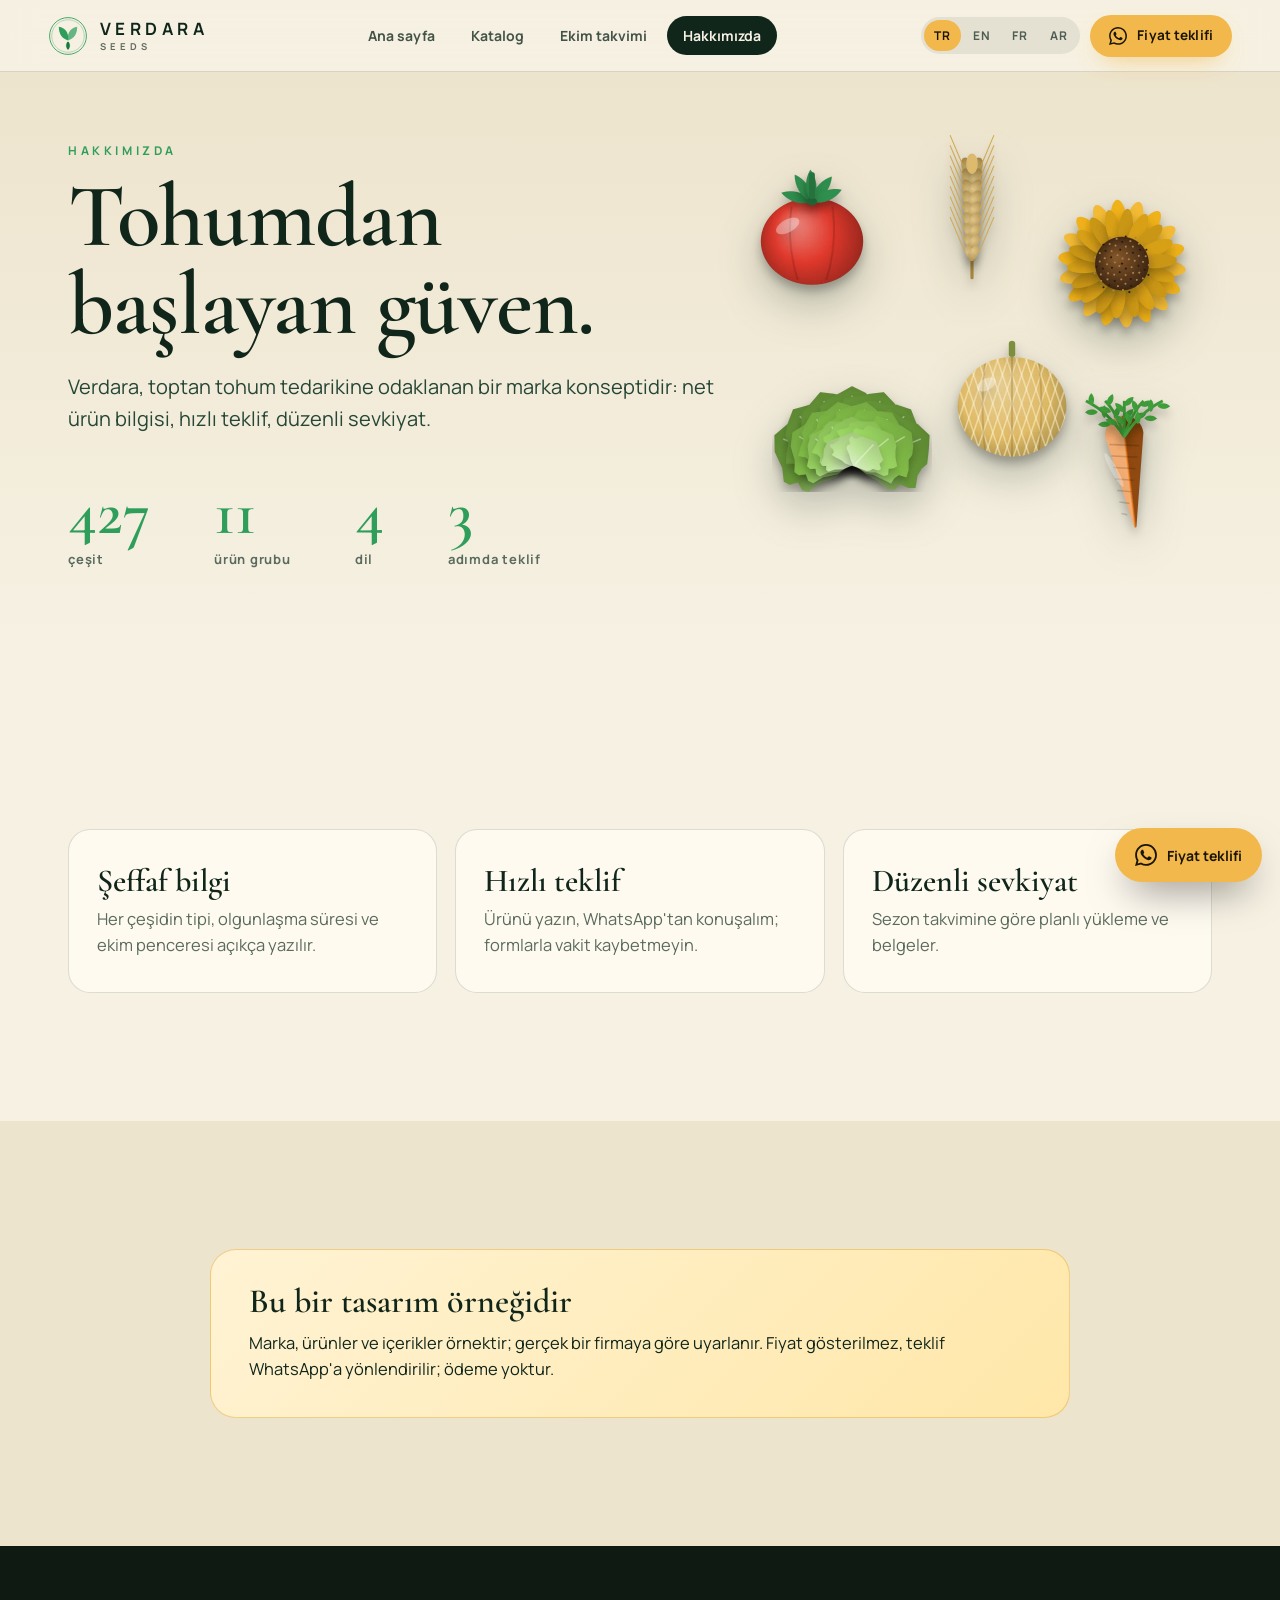
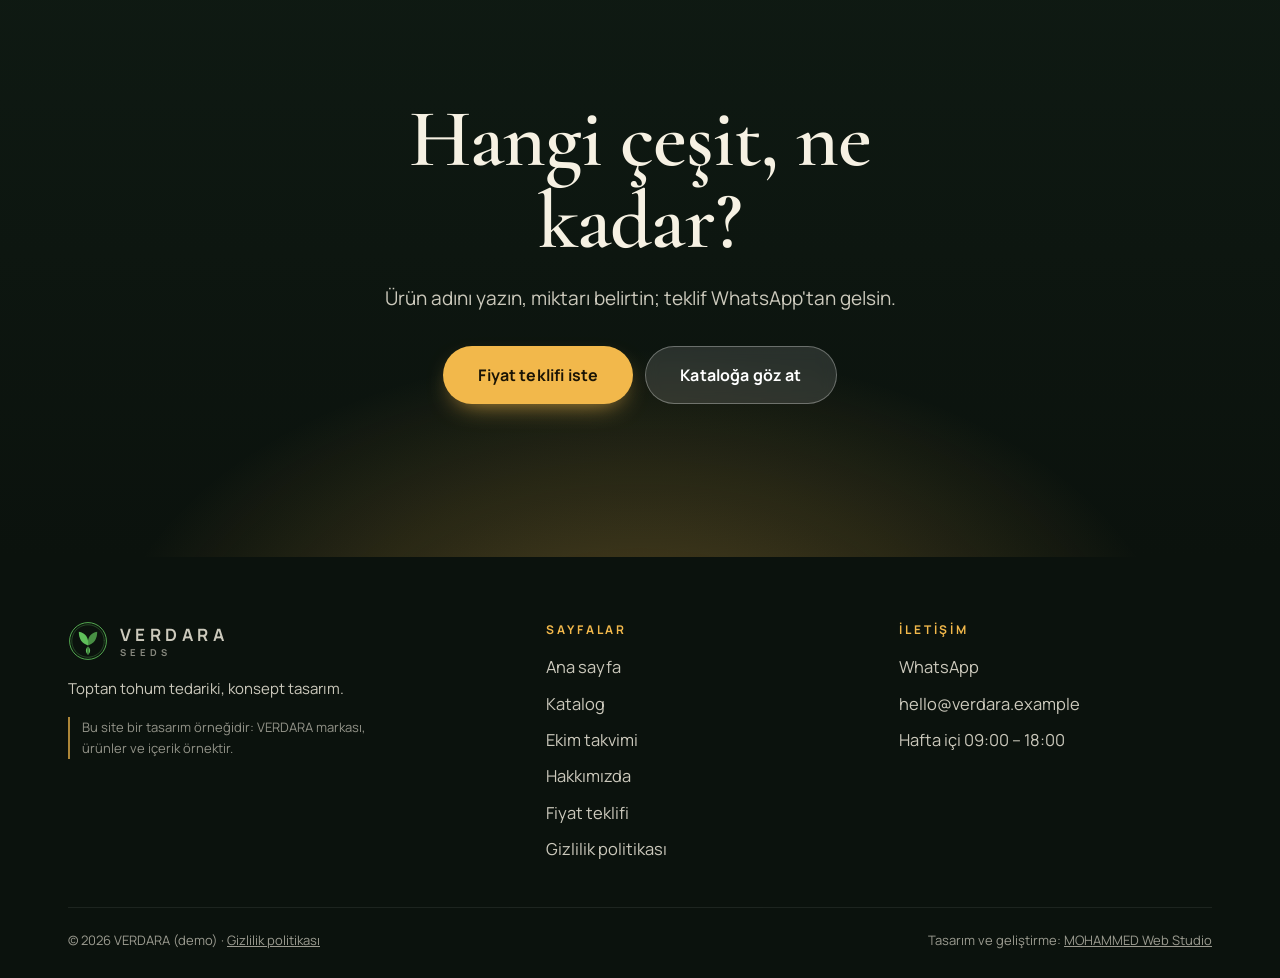
==== about.html @ 95a07add "VERDARA: wholesale seed company design demo (scroll-driven 3D story, 427-variety catalogue, season e" ====
<!doctype html>
<html lang="tr" dir="ltr">
<head>
<meta charset="utf-8">
<meta name="viewport" content="width=device-width,initial-scale=1,viewport-fit=cover">
<title>Hakkımızda | VERDARA</title>
<meta name="description" content="VERDARA hakkında.">
<meta name="color-scheme" content="only light">
<meta name="supported-color-schemes" content="light">
<meta name="darkreader-lock">
<style>html{color-scheme:only light;forced-color-adjust:none;background:#f6f1e3}</style>
<meta name="robots" content="noindex,nofollow">
<meta name="theme-color" content="#f6f1e3">
<link rel="icon" href="assets/favicon.svg" type="image/svg+xml">
<link rel="stylesheet" href="css/fonts.css">
<link rel="stylesheet" href="css/style.css">
<link rel="stylesheet" href="css/cursor.css">
<script type="importmap">{"imports":{"three":"./js/vendor/three.module.min.js"}}</script>
</head>
<body data-page="about">
<div id="hdr"></div>
<main id="main">
  <section class="ahero">
    <div class="wrap">
      <div class="coll" aria-hidden="true" id="coll"></div>
      <p class="k" style="font:800 12px var(--sans);letter-spacing:.3em;text-transform:uppercase;color:var(--leaf2)" data-i18n="a.k"></p>
      <h1 data-i18n="a.t"></h1>
      <p class="lead" data-i18n="a.p"></p>
      <div class="stats" id="stats"></div>
    </div>
  </section>
  <section class="sec">
    <div class="wrap">
      <div class="vals" data-rv-stagger>
        <article><h3 data-i18n="a.v1.t"></h3><p data-i18n="a.v1.p"></p></article>
        <article><h3 data-i18n="a.v2.t"></h3><p data-i18n="a.v2.p"></p></article>
        <article><h3 data-i18n="a.v3.t"></h3><p data-i18n="a.v3.p"></p></article>
      </div>
    </div>
  </section>
  <section class="sec tint">
    <div class="wrap" data-rv>
      <div class="demobox"><h3 data-i18n="a.demo.t"></h3><p data-i18n="a.demo.p"></p></div>
    </div>
  </section>
  <section class="cta">
    <div class="wrap" data-rv>
      <h2 data-i18n="h.cta.t"></h2><p data-i18n="h.cta.p"></p>
      <div class="acts"><button class="btn amber big" type="button" data-openquote data-i18n="h.cta.b1"></button><a class="btn glass big" href="catalog.html" data-i18n="h.cta.b2"></a></div>
    </div>
  </section>
</main>
<div id="ftr"></div>
<script type="module" src="js/layout.js"></script>
<script type="module" src="js/about.js"></script>
</body>
</html>
---- css/fonts.css ----
/* CormorantGaramond latin-ext */
@font-face {
  font-family: 'Cormorant Garamond';
  font-style: italic;
  font-weight: 500 600;
  font-display: swap;
  src: url(../assets/fonts/CormorantGaramond-italic-latin-ext-a89ed2.woff2) format('woff2');
  unicode-range: U+0100-02BA, U+02BD-02C5, U+02C7-02CC, U+02CE-02D7, U+02DD-02FF, U+0304, U+0308, U+0329, U+1D00-1DBF, U+1E00-1E9F, U+1EF2-1EFF, U+2020, U+20A0-20AB, U+20AD-20C4, U+2113, U+2C60-2C7F, U+A720-A7FF;
}
/* CormorantGaramond latin */
@font-face {
  font-family: 'Cormorant Garamond';
  font-style: italic;
  font-weight: 500 600;
  font-display: swap;
  src: url(../assets/fonts/CormorantGaramond-italic-latin-25e309.woff2) format('woff2');
  unicode-range: U+0000-00FF, U+0131, U+0152-0153, U+02BB-02BC, U+02C6, U+02DA, U+02DC, U+0304, U+0308, U+0329, U+2000-206F, U+20AC, U+2122, U+2191, U+2193, U+2212, U+2215, U+FEFF, U+FFFD;
}
/* CormorantGaramond latin-ext */
@font-face {
  font-family: 'Cormorant Garamond';
  font-style: normal;
  font-weight: 500 700;
  font-display: swap;
  src: url(../assets/fonts/CormorantGaramond-normal-latin-ext-907682.woff2) format('woff2');
  unicode-range: U+0100-02BA, U+02BD-02C5, U+02C7-02CC, U+02CE-02D7, U+02DD-02FF, U+0304, U+0308, U+0329, U+1D00-1DBF, U+1E00-1E9F, U+1EF2-1EFF, U+2020, U+20A0-20AB, U+20AD-20C4, U+2113, U+2C60-2C7F, U+A720-A7FF;
}
/* CormorantGaramond latin */
@font-face {
  font-family: 'Cormorant Garamond';
  font-style: normal;
  font-weight: 500 700;
  font-display: swap;
  src: url(../assets/fonts/CormorantGaramond-normal-latin-2fed1d.woff2) format('woff2');
  unicode-range: U+0000-00FF, U+0131, U+0152-0153, U+02BB-02BC, U+02C6, U+02DA, U+02DC, U+0304, U+0308, U+0329, U+2000-206F, U+20AC, U+2122, U+2191, U+2193, U+2212, U+2215, U+FEFF, U+FFFD;
}
/* Manrope latin-ext */
@font-face {
  font-family: 'Manrope';
  font-style: normal;
  font-weight: 400 700;
  font-display: swap;
  src: url(../assets/fonts/Manrope-normal-latin-ext-b4290e.woff2) format('woff2');
  unicode-range: U+0100-02BA, U+02BD-02C5, U+02C7-02CC, U+02CE-02D7, U+02DD-02FF, U+0304, U+0308, U+0329, U+1D00-1DBF, U+1E00-1E9F, U+1EF2-1EFF, U+2020, U+20A0-20AB, U+20AD-20C4, U+2113, U+2C60-2C7F, U+A720-A7FF;
}
/* Manrope latin */
@font-face {
  font-family: 'Manrope';
  font-style: normal;
  font-weight: 400 700;
  font-display: swap;
  src: url(../assets/fonts/Manrope-normal-latin-cf48e3.woff2) format('woff2');
  unicode-range: U+0000-00FF, U+0131, U+0152-0153, U+02BB-02BC, U+02C6, U+02DA, U+02DC, U+0304, U+0308, U+0329, U+2000-206F, U+20AC, U+2122, U+2191, U+2193, U+2212, U+2215, U+FEFF, U+FFFD;
}
/* MarkaziText arabic */
@font-face {
  font-family: 'Markazi Text';
  font-style: normal;
  font-weight: 500 700;
  font-display: swap;
  src: url(../assets/fonts/MarkaziText-normal-arabic-e2981c.woff2) format('woff2');
  unicode-range: U+0600-06FF, U+0750-077F, U+0870-0891, U+0897-08E1, U+08E3-08FF, U+200C-200E, U+2010-2011, U+204F, U+2E41, U+FB50-FDFF, U+FE70-FE74, U+FE76-FEFC, U+102E0-102FB, U+10E60-10E7E, U+10EC2-10EC7, U+10EC9-10EEE, U+10EF0-10EFF, U+1EE00-1EE03, U+1EE05-1EE1F, U+1EE21-1EE22, U+1EE24, U+1EE27, U+1EE29-1EE32, U+1EE34-1EE37, U+1EE39, U+1EE3B, U+1EE42, U+1EE47, U+1EE49, U+1EE4B, U+1EE4D-1EE4F, U+1EE51-1EE52, U+1EE54, U+1EE57, U+1EE59, U+1EE5B, U+1EE5D, U+1EE5F, U+1EE61-1EE62, U+1EE64, U+1EE67-1EE6A, U+1EE6C-1EE72, U+1EE74-1EE77, U+1EE79-1EE7C, U+1EE7E, U+1EE80-1EE89, U+1EE8B-1EE9B, U+1EEA1-1EEA3, U+1EEA5-1EEA9, U+1EEAB-1EEBB, U+1EEF0-1EEF1;
}
/* MarkaziText latin-ext */
@font-face {
  font-family: 'Markazi Text';
  font-style: normal;
  font-weight: 500 700;
  font-display: swap;
  src: url(../assets/fonts/MarkaziText-normal-latin-ext-f10d7f.woff2) format('woff2');
  unicode-range: U+0100-02BA, U+02BD-02C5, U+02C7-02CC, U+02CE-02D7, U+02DD-02FF, U+0304, U+0308, U+0329, U+1D00-1DBF, U+1E00-1E9F, U+1EF2-1EFF, U+2020, U+20A0-20AB, U+20AD-20C4, U+2113, U+2C60-2C7F, U+A720-A7FF;
}
/* MarkaziText latin */
@font-face {
  font-family: 'Markazi Text';
  font-style: normal;
  font-weight: 500 700;
  font-display: swap;
  src: url(../assets/fonts/MarkaziText-normal-latin-f6113d.woff2) format('woff2');
  unicode-range: U+0000-00FF, U+0131, U+0152-0153, U+02BB-02BC, U+02C6, U+02DA, U+02DC, U+0304, U+0308, U+0329, U+2000-206F, U+20AC, U+2122, U+2191, U+2193, U+2212, U+2215, U+FEFF, U+FFFD;
}
/* Tajawal arabic */
@font-face {
  font-family: 'Tajawal';
  font-style: normal;
  font-weight: 400;
  font-display: swap;
  src: url(../assets/fonts/Tajawal-normal-arabic-3a7b8d.woff2) format('woff2');
  unicode-range: U+0600-06FF, U+0750-077F, U+0870-0891, U+0897-08E1, U+08E3-08FF, U+200C-200E, U+2010-2011, U+204F, U+2E41, U+FB50-FDFF, U+FE70-FE74, U+FE76-FEFC, U+102E0-102FB, U+10E60-10E7E, U+10EC2-10EC7, U+10EC9-10EEE, U+10EF0-10EFF, U+1EE00-1EE03, U+1EE05-1EE1F, U+1EE21-1EE22, U+1EE24, U+1EE27, U+1EE29-1EE32, U+1EE34-1EE37, U+1EE39, U+1EE3B, U+1EE42, U+1EE47, U+1EE49, U+1EE4B, U+1EE4D-1EE4F, U+1EE51-1EE52, U+1EE54, U+1EE57, U+1EE59, U+1EE5B, U+1EE5D, U+1EE5F, U+1EE61-1EE62, U+1EE64, U+1EE67-1EE6A, U+1EE6C-1EE72, U+1EE74-1EE77, U+1EE79-1EE7C, U+1EE7E, U+1EE80-1EE89, U+1EE8B-1EE9B, U+1EEA1-1EEA3, U+1EEA5-1EEA9, U+1EEAB-1EEBB, U+1EEF0-1EEF1;
}
/* Tajawal latin */
@font-face {
  font-family: 'Tajawal';
  font-style: normal;
  font-weight: 400;
  font-display: swap;
  src: url(../assets/fonts/Tajawal-normal-latin-81dd27.woff2) format('woff2');
  unicode-range: U+0000-00FF, U+0131, U+0152-0153, U+02BB-02BC, U+02C6, U+02DA, U+02DC, U+0304, U+0308, U+0329, U+2000-206F, U+20AC, U+2122, U+2191, U+2193, U+2212, U+2215, U+FEFF, U+FFFD;
}
/* Tajawal arabic */
@font-face {
  font-family: 'Tajawal';
  font-style: normal;
  font-weight: 500;
  font-display: swap;
  src: url(../assets/fonts/Tajawal-normal-arabic-6bda0a.woff2) format('woff2');
  unicode-range: U+0600-06FF, U+0750-077F, U+0870-0891, U+0897-08E1, U+08E3-08FF, U+200C-200E, U+2010-2011, U+204F, U+2E41, U+FB50-FDFF, U+FE70-FE74, U+FE76-FEFC, U+102E0-102FB, U+10E60-10E7E, U+10EC2-10EC7, U+10EC9-10EEE, U+10EF0-10EFF, U+1EE00-1EE03, U+1EE05-1EE1F, U+1EE21-1EE22, U+1EE24, U+1EE27, U+1EE29-1EE32, U+1EE34-1EE37, U+1EE39, U+1EE3B, U+1EE42, U+1EE47, U+1EE49, U+1EE4B, U+1EE4D-1EE4F, U+1EE51-1EE52, U+1EE54, U+1EE57, U+1EE59, U+1EE5B, U+1EE5D, U+1EE5F, U+1EE61-1EE62, U+1EE64, U+1EE67-1EE6A, U+1EE6C-1EE72, U+1EE74-1EE77, U+1EE79-1EE7C, U+1EE7E, U+1EE80-1EE89, U+1EE8B-1EE9B, U+1EEA1-1EEA3, U+1EEA5-1EEA9, U+1EEAB-1EEBB, U+1EEF0-1EEF1;
}
/* Tajawal latin */
@font-face {
  font-family: 'Tajawal';
  font-style: normal;
  font-weight: 500;
  font-display: swap;
  src: url(../assets/fonts/Tajawal-normal-latin-96bd64.woff2) format('woff2');
  unicode-range: U+0000-00FF, U+0131, U+0152-0153, U+02BB-02BC, U+02C6, U+02DA, U+02DC, U+0304, U+0308, U+0329, U+2000-206F, U+20AC, U+2122, U+2191, U+2193, U+2212, U+2215, U+FEFF, U+FFFD;
}
/* Tajawal arabic */
@font-face {
  font-family: 'Tajawal';
  font-style: normal;
  font-weight: 700;
  font-display: swap;
  src: url(../assets/fonts/Tajawal-normal-arabic-37b920.woff2) format('woff2');
  unicode-range: U+0600-06FF, U+0750-077F, U+0870-0891, U+0897-08E1, U+08E3-08FF, U+200C-200E, U+2010-2011, U+204F, U+2E41, U+FB50-FDFF, U+FE70-FE74, U+FE76-FEFC, U+102E0-102FB, U+10E60-10E7E, U+10EC2-10EC7, U+10EC9-10EEE, U+10EF0-10EFF, U+1EE00-1EE03, U+1EE05-1EE1F, U+1EE21-1EE22, U+1EE24, U+1EE27, U+1EE29-1EE32, U+1EE34-1EE37, U+1EE39, U+1EE3B, U+1EE42, U+1EE47, U+1EE49, U+1EE4B, U+1EE4D-1EE4F, U+1EE51-1EE52, U+1EE54, U+1EE57, U+1EE59, U+1EE5B, U+1EE5D, U+1EE5F, U+1EE61-1EE62, U+1EE64, U+1EE67-1EE6A, U+1EE6C-1EE72, U+1EE74-1EE77, U+1EE79-1EE7C, U+1EE7E, U+1EE80-1EE89, U+1EE8B-1EE9B, U+1EEA1-1EEA3, U+1EEA5-1EEA9, U+1EEAB-1EEBB, U+1EEF0-1EEF1;
}
/* Tajawal latin */
@font-face {
  font-family: 'Tajawal';
  font-style: normal;
  font-weight: 700;
  font-display: swap;
  src: url(../assets/fonts/Tajawal-normal-latin-b9affe.woff2) format('woff2');
  unicode-range: U+0000-00FF, U+0131, U+0152-0153, U+02BB-02BC, U+02C6, U+02DA, U+02DC, U+0304, U+0308, U+0329, U+2000-206F, U+20AC, U+2122, U+2191, U+2193, U+2212, U+2215, U+FEFF, U+FFFD;
}
---- css/style.css ----
/* VERDARA: design system. Light paper pages, a dark soil-to-sky story hero, amber call-to-actions. Logical properties throughout so Arabic (RTL) mirrors correctly. */
:root{
  color-scheme:only light;
  --ink:#10261b; --ink2:#264636; --soil:#0b120d; --soil2:#16231b;
  --paper:#f6f1e3; --paper2:#ede4cd; --card:#fffaf0;
  --leaf:#5fbf5a; --leaf2:#2f9e5b; --amber:#f2b84b; --amber2:#ffd27a;
  --mut:#5a6b5e; --line:rgba(16,38,27,.14);
  --serif:'Cormorant Garamond',Georgia,serif; --sans:'Manrope',system-ui,sans-serif;
  --r:22px; --wrap:1240px; --hh:72px; --pad:clamp(18px,4vw,48px);
  --mark-cut:#0e1712;
}
:lang(ar){--serif:'Markazi Text','Cormorant Garamond',serif;--sans:'Tajawal','Manrope',system-ui,sans-serif}
*{box-sizing:border-box}
html{-webkit-text-size-adjust:100%;scroll-behavior:smooth}
html.noscroll{overflow:hidden}
body{font-variant-numeric:lining-nums;margin:0;background:var(--paper);color:var(--ink);font:400 16.5px/1.6 var(--sans);overflow-x:hidden;-webkit-font-smoothing:antialiased}
:lang(ar) body{font-size:17.5px;line-height:1.75}
img{max-width:100%}
a{color:inherit}
h1,h2,h3,h4,p{margin:0}
.wrap{max-width:var(--wrap);margin-inline:auto;padding-inline:var(--pad)}
.skip{position:fixed;inset-block-start:-60px;inset-inline-start:12px;z-index:100;background:var(--amber);color:#1a1405;padding:10px 16px;border-radius:99px;font-weight:700;transition:inset-block-start .2s}
.skip:focus{inset-block-start:12px}
:focus-visible{outline:3px solid var(--amber);outline-offset:3px;border-radius:6px}

@view-transition{navigation:auto}
::view-transition-old(root){animation:vtout .22s ease both}
::view-transition-new(root){animation:vtin .38s ease both}
@keyframes vtout{to{opacity:0}}
@keyframes vtin{from{opacity:0;transform:translateY(8px)}}

/* ============ buttons ============ */
.btn{display:inline-flex;align-items:center;justify-content:center;gap:10px;min-height:46px;padding:0 22px;border-radius:99px;border:1px solid transparent;font:700 14.5px/1 var(--sans);letter-spacing:.01em;cursor:pointer;text-decoration:none;background:none;color:inherit;transition:transform .25s,box-shadow .25s,background .25s,color .25s,border-color .25s}
:lang(ar) .btn{font-size:16px}
.btn svg{width:18px;height:18px;flex:none}
.btn.amber{background:var(--amber);color:#1a1405;box-shadow:0 10px 26px -12px rgba(242,184,75,.9)}
.btn.amber:hover{transform:translateY(-2px);background:var(--amber2)}
.btn.ghost{border-color:var(--line);color:var(--ink)}
.btn.ghost:hover{border-color:var(--ink);background:rgba(16,38,27,.05)}
.btn.glass{background:rgba(255,255,255,.12);border-color:rgba(255,255,255,.3);color:#fff;-webkit-backdrop-filter:blur(8px);backdrop-filter:blur(8px)}
.btn.glass:hover{background:rgba(255,255,255,.22)}
.btn.big{min-height:58px;padding:0 34px;font-size:16px}
.lnk{background:none;border:0;color:var(--mut);font:600 13.5px var(--sans);text-decoration:underline;cursor:pointer;padding:6px}

/* ============ header ============ */
.hdr{position:fixed;inset:0 0 auto 0;height:var(--hh);display:flex;align-items:center;gap:18px;padding-inline:var(--pad);z-index:60;background:rgba(246,241,227,.8);-webkit-backdrop-filter:blur(16px) saturate(1.2);backdrop-filter:blur(16px) saturate(1.2);border-bottom:1px solid var(--line);transition:background .35s,color .35s,border-color .35s}
.hdr.over{background:rgba(11,18,13,.52);color:#f6f1e3;border-bottom-color:rgba(255,255,255,.08)}
.brand{display:flex;align-items:center;gap:12px;text-decoration:none;color:inherit}
.mark{width:40px;height:40px;flex:none;color:var(--leaf2)}
.hdr.over .mark,.ftr .mark{color:var(--leaf);--mark-cut:#0b120d}
.bn b{display:block;font:700 17px/1 var(--sans);letter-spacing:.26em}
.bn em{display:block;font:700 9.5px/1 var(--sans);letter-spacing:.42em;font-style:normal;opacity:.65;margin-top:5px}
.nav{display:flex;gap:4px;margin-inline:auto}
.nav a{padding:10px 16px;border-radius:99px;text-decoration:none;font:700 14px var(--sans);opacity:.78;transition:opacity .2s,background .2s}
.nav a:hover{opacity:1;background:rgba(127,127,127,.12)}
.nav a.on{opacity:1;background:var(--ink);color:var(--paper)}
.hdr.over .nav a.on{background:var(--paper);color:var(--ink)}
.tools{display:flex;align-items:center;gap:10px}
.lang{display:flex;gap:2px;padding:3px;border-radius:99px;background:rgba(16,38,27,.08)}
.hdr.over .lang{background:rgba(255,255,255,.12)}
.lang button{border:0;background:none;color:inherit;font:700 12px var(--sans);letter-spacing:.06em;padding:7px 10px;border-radius:99px;cursor:pointer;opacity:.7;transition:background .2s,opacity .2s}
.lang button[aria-pressed=true]{background:var(--amber);color:#1a1405;opacity:1}
.hq{min-height:42px;padding:0 18px;font-size:13.5px;position:relative}
.cnt{min-width:20px;height:20px;border-radius:99px;background:#1a1405;color:var(--amber);font:800 11px/20px var(--sans);text-align:center;padding:0 5px}
.burger{display:none;width:44px;height:44px;border-radius:50%;border:1px solid var(--line);background:none;color:inherit;cursor:pointer;position:relative}
.hdr.over .burger{border-color:rgba(255,255,255,.25)}
.burger i,.burger i::before{position:absolute;inset-inline-start:13px;width:16px;height:2px;border-radius:2px;background:currentColor;transition:transform .3s}
.burger i{top:21px}.burger i::before{content:'';top:-6px;inset-inline-start:0;box-shadow:0 12px 0 currentColor}
.hdr.open .burger i{transform:rotate(45deg)}.hdr.open .burger i::before{top:0;box-shadow:none;transform:rotate(90deg)}
.mnav{position:fixed;inset:var(--hh) 0 0 0;z-index:55;background:var(--soil);color:var(--paper);display:flex;flex-direction:column;gap:6px;padding:30px var(--pad);transform:translateY(-8px);opacity:0;pointer-events:none;transition:opacity .3s,transform .3s}
.mnav.on{opacity:1;transform:none;pointer-events:auto}
.mnav a{font:600 clamp(32px,9vw,48px)/1.2 var(--serif);text-decoration:none;padding:8px 0;border-bottom:1px solid rgba(255,255,255,.08)}
.mnav .lang{margin-top:22px;align-self:flex-start;background:rgba(255,255,255,.1)}
main{display:block}
body:not([data-page=home]) main{padding-top:var(--hh)}

/* ============ hero: the seed story ============ */
.journey{position:relative;height:330vh;background:var(--soil)}
.stage{position:sticky;top:0;height:100vh;height:100svh;overflow:hidden;background:linear-gradient(180deg,var(--sky1,#05080a),var(--sky2,#0b100d))}
.stage canvas{position:absolute;inset:0;width:100%;height:100%;display:block;opacity:0;transition:opacity .9s ease}
.stage.live canvas{opacity:1}
.shade{position:absolute;inset:0;pointer-events:none;background:linear-gradient(90deg,rgba(6,10,8,.74) 0%,rgba(6,10,8,.34) 38%,transparent 62%),radial-gradient(130% 100% at 62% 48%,transparent 56%,rgba(0,0,0,.42))}
.ch{position:absolute;inset-inline-start:var(--pad);bottom:13vh;max-width:min(580px,88vw);color:#f6f1e3;opacity:0;transform:translateY(26px);transition:opacity .55s ease,transform .7s cubic-bezier(.2,.7,.2,1);pointer-events:none;text-shadow:0 2px 24px rgba(0,0,0,.35)}
.ch.on{opacity:1;transform:none;pointer-events:auto}
.ch .k{font:700 12px var(--sans);letter-spacing:.32em;text-transform:uppercase;color:var(--amber);margin-bottom:16px}
:lang(ar) .ch .k{letter-spacing:.04em;font-size:15px}
.ch h1,.ch h2{font:600 clamp(42px,6.4vw,96px)/.98 var(--serif);letter-spacing:-.012em;margin-bottom:20px}
:lang(ar) .ch h1,:lang(ar) .ch h2{line-height:1.12}
.ch p{font-size:clamp(16px,1.35vw,19px);max-width:46ch;color:rgba(246,241,227,.9);margin-bottom:24px}
.acts{display:flex;gap:12px;flex-wrap:wrap}
.dots{position:absolute;inset-inline-end:var(--pad);top:50%;transform:translateY(-50%);display:flex;flex-direction:column;gap:12px}
.dots i{width:9px;height:9px;border-radius:50%;background:rgba(255,255,255,.3);cursor:pointer;transition:all .4s}
.dots i.on{background:var(--amber);height:30px;border-radius:6px}
.hint{position:absolute;inset-inline-start:50%;bottom:26px;transform:translateX(-50%);display:flex;flex-direction:column;align-items:center;gap:8px;color:rgba(246,241,227,.8);font:700 11px var(--sans);letter-spacing:.3em;text-transform:uppercase;transition:opacity .4s}
.hint.gone{opacity:0}
.hint i{width:1px;height:34px;background:linear-gradient(var(--amber),transparent);animation:hint 1.8s ease-in-out infinite}
@keyframes hint{0%{transform:scaleY(0);transform-origin:top}50%{transform:scaleY(1);transform-origin:top}51%{transform-origin:bottom}100%{transform:scaleY(0);transform-origin:bottom}}
.skipj{position:absolute;inset-inline-end:var(--pad);bottom:24px;background:rgba(255,255,255,.12);border:1px solid rgba(255,255,255,.25);color:#fff;font:700 12px var(--sans);letter-spacing:.06em;padding:10px 16px;border-radius:99px;cursor:pointer;-webkit-backdrop-filter:blur(8px);backdrop-filter:blur(8px)}
.skipj:hover{background:rgba(255,255,255,.22)}
.no3d .journey{height:auto}
.no3d .stage{position:relative;height:auto;min-height:100svh;padding:150px var(--pad) 90px;background:radial-gradient(90% 70% at 70% 30%,#27402f,#0b120d)}
.no3d .ch{position:relative;opacity:1;transform:none;inset:auto;margin-bottom:56px;pointer-events:auto}
.no3d .stage canvas,.no3d .dots,.no3d .hint,.no3d .skipj,.no3d .shade{display:none}

/* ============ sections ============ */
.sec{padding:clamp(70px,10vw,140px) 0}
.sec.tint{background:var(--paper2)}
.sec.dark{background:var(--soil);color:var(--paper)}
.sh .k{font:800 12px var(--sans);letter-spacing:.3em;text-transform:uppercase;color:var(--leaf2)}
:lang(ar) .sh .k{letter-spacing:.03em;font-size:15px}
.sec.dark .sh .k{color:var(--amber)}
.sh h2{font:600 clamp(36px,4.8vw,70px)/1.02 var(--serif);margin:14px 0 16px;max-width:19ch;letter-spacing:-.01em}
:lang(ar) .sh h2{line-height:1.2}
.sh .lead{color:var(--mut);max-width:58ch;font-size:18px;margin-bottom:22px}
.sh.row{display:flex;justify-content:space-between;align-items:flex-end;gap:24px;flex-wrap:wrap}
[data-rv]{opacity:0;transform:translateY(26px);transition:opacity .8s ease,transform .9s cubic-bezier(.2,.7,.2,1);transition-delay:calc(var(--i,0)*70ms)}
[data-rv].in{opacity:1;transform:none}

/* group tiles */
.cats{display:grid;grid-template-columns:repeat(6,1fr);grid-auto-rows:clamp(150px,15.5vw,206px);gap:14px;margin-top:44px}
.cat{position:relative;overflow:hidden;border-radius:var(--r);padding:22px;color:#fff;text-decoration:none;display:flex;flex-direction:column;justify-content:flex-end;isolation:isolate;background:linear-gradient(150deg,color-mix(in srgb,var(--c) 88%,#fff),color-mix(in srgb,var(--c) 62%,#000));transition:transform .5s cubic-bezier(.2,.7,.2,1),box-shadow .5s}
.cat::after{content:'';position:absolute;inset:0;z-index:-2;background:radial-gradient(120% 90% at 100% 0%,rgba(255,255,255,.28),transparent 55%)}
.cat:hover{transform:translateY(-6px);box-shadow:0 32px 56px -26px color-mix(in srgb,var(--c) 75%,#000)}
.cat img{position:absolute;inset-inline-end:-5%;top:-4%;width:min(62%,250px);aspect-ratio:1;object-fit:contain;opacity:0;transform:scale(.78) rotate(-9deg);transition:opacity .6s,transform .9s cubic-bezier(.2,.7,.2,1);z-index:-1;filter:drop-shadow(0 18px 22px rgba(0,0,0,.28))}
.cat img.ok{opacity:1;transform:none}
.cat:hover img{transform:scale(1.12) rotate(7deg)}
.cn{font:600 clamp(24px,2.3vw,34px)/1.04 var(--serif);max-width:11ch;text-shadow:0 1px 14px rgba(0,0,0,.2)}
.cc{font:800 11.5px var(--sans);letter-spacing:.16em;text-transform:uppercase;opacity:.88;margin-top:8px}
:lang(ar) .cc{letter-spacing:.02em;font-size:13.5px}
.cat:nth-child(1){grid-column:span 2;grid-row:span 2}.cat:nth-child(1) .cn{font-size:clamp(34px,4vw,58px)}.cat:nth-child(1) img{width:min(70%,380px)}
.cat:nth-child(n+2){grid-column:span 2}

/* featured rail */
.rail{--rp:max(var(--pad),calc((100vw - var(--wrap))/2 + var(--pad)));overflow-x:auto;overflow-y:hidden;scrollbar-width:none;padding:34px var(--rp) 40px;scroll-padding-inline:var(--rp);scroll-snap-type:x proximity;-webkit-overflow-scrolling:touch}
.rail::-webkit-scrollbar{display:none}
.railin{display:flex;gap:24px;width:max-content;margin-inline:auto;max-width:none}
.railin .pcard{scroll-snap-align:start}

/* product card */
.pcard{width:262px;flex:none;display:flex;flex-direction:column;gap:5px;position:relative}
.pic{display:block;position:relative;aspect-ratio:560/760;border-radius:20px;background:linear-gradient(110deg,#ece3cc 30%,#f6efdc 50%,#ece3cc 70%) 0 0/220% 100%;animation:shim 1.6s linear infinite;transform:perspective(900px) rotateX(var(--rx,0deg)) rotateY(var(--ry,0deg));transition:transform .25s ease-out,box-shadow .45s;box-shadow:0 22px 40px -24px rgba(16,38,27,.6);overflow:hidden}
@keyframes shim{to{background-position:-220% 0}}
.pic img{display:block;width:100%;height:100%;object-fit:cover;opacity:0;transition:opacity .55s}
.pic img.ok{opacity:1}
.pcard:hover .pic{box-shadow:0 34px 52px -26px rgba(16,38,27,.75)}
.bdg{position:absolute;top:12px;inset-inline-end:12px;background:rgba(16,38,27,.78);color:#fff;font:800 11px var(--sans);letter-spacing:.1em;padding:5px 10px;border-radius:99px}
.pm{display:flex;align-items:center;gap:7px;font:700 12.5px var(--sans);color:var(--mut);margin-top:10px}
.dot{width:9px;height:9px;border-radius:50%;background:var(--c);flex:none}
.pcard h3{font:600 28px/1.04 var(--serif)}
.pcard h3 a{text-decoration:none}
.tg{color:var(--mut);font-size:13.5px;min-height:1.6em}
.req{margin-top:10px;min-height:44px;font-size:14px;width:100%}

/* why */
.why{display:grid;grid-template-columns:repeat(4,1fr);gap:18px;margin-top:44px}
.why article{padding:30px 26px;border-radius:var(--r);background:var(--card);border:1px solid var(--line);transition:transform .4s,box-shadow .4s}
.why article:hover{transform:translateY(-6px);box-shadow:0 26px 44px -28px rgba(16,38,27,.5)}
.why svg{width:46px;height:46px;color:var(--leaf2);margin-bottom:18px}
.why h3{font:600 28px/1.08 var(--serif);margin-bottom:8px}
.why p{color:var(--mut);font-size:15.5px}

/* process */
.steps{list-style:none;margin:56px 0 0;padding:0;display:grid;grid-template-columns:repeat(5,1fr);gap:26px;position:relative}
.steps::before{content:'';position:absolute;inset-inline:0;top:19px;height:1px;background:linear-gradient(90deg,var(--amber),rgba(242,184,75,.1))}
.steps li{position:relative;padding-top:56px}
.steps li::before{content:'';position:absolute;top:12px;inset-inline-start:0;width:15px;height:15px;border-radius:50%;background:var(--amber);box-shadow:0 0 0 6px rgba(242,184,75,.18)}
.steps b{position:absolute;top:0;inset-inline-end:0;font:600 40px/1 var(--serif);opacity:.18}
.steps h3{font:600 30px/1.05 var(--serif);margin-bottom:8px}
.steps p{opacity:.72;font-size:15.5px}

/* calendar teaser + month bars */
.calt{display:grid;grid-template-columns:minmax(260px,.85fr) 1.5fr;gap:clamp(30px,5vw,84px);align-items:center}
.cal-mini{--lw:150px;background:var(--card);border:1px solid var(--line);border-radius:var(--r);padding:22px 26px}
.cm-h{display:grid;grid-template-columns:repeat(12,1fr);margin-inline-start:calc(var(--lw) + 14px);font:700 11px var(--sans);color:var(--mut);text-align:center;padding-bottom:10px}
.cm-r{display:grid;grid-template-columns:var(--lw) 1fr;gap:14px;align-items:center;padding:14px 0;border-top:1px solid var(--line)}
.cm-n b{display:block;font:600 22px/1.05 var(--serif)}.cm-n small{color:var(--mut);font-size:12px}
.mb{display:grid;grid-template-columns:repeat(12,1fr);grid-template-rows:12px 12px;gap:5px 0;background:repeating-linear-gradient(90deg,transparent 0 calc(100%/12 - 1px),var(--line) calc(100%/12 - 1px) calc(100%/12))}
.bar{border-radius:99px;transform:scaleX(0);transform-origin:left;transition:transform 1.1s cubic-bezier(.2,.7,.2,1) calc(var(--d,0)*70ms + .15s)}
.in .bar,.bar.in{transform:none}
.bar.sow{background:linear-gradient(90deg,var(--leaf2),var(--leaf))}
.bar.harv{background:linear-gradient(90deg,#d99a14,var(--amber2))}

/* call to action */
.cta{position:relative;background:radial-gradient(70% 90% at 50% 120%,rgba(242,184,75,.32),transparent 60%),linear-gradient(180deg,#0f1a13,#0b120d);color:var(--paper);text-align:center;padding:clamp(80px,12vw,160px) 0;overflow:hidden}
.cta h2{font:600 clamp(42px,6.4vw,100px)/1 var(--serif);max-width:15ch;margin:0 auto 20px;letter-spacing:-.012em}
.cta p{font-size:19px;max-width:44ch;margin:0 auto 32px;color:rgba(246,241,227,.82)}
.cta .acts{justify-content:center}

/* ============ footer ============ */
.ftr{background:var(--soil);color:rgba(246,241,227,.82);padding:64px 0 28px}
.fgrid{display:grid;grid-template-columns:1.4fr 1fr 1fr;gap:40px}
.ftr h4{font:800 12px var(--sans);letter-spacing:.24em;text-transform:uppercase;color:var(--amber);margin-bottom:16px}
.ftr ul{list-style:none;margin:0;padding:0;display:grid;gap:10px}
.ftr a{text-decoration:none}.ftr a:hover{color:var(--amber)}
.ftr .fb p{margin-top:16px;max-width:38ch;font-size:15px}
.demo-note{font-size:13px!important;opacity:.7;border-inline-start:2px solid var(--amber);padding-inline-start:12px}
.fbar{display:flex;justify-content:space-between;gap:14px;flex-wrap:wrap;margin-top:44px;padding-top:22px;border-top:1px solid rgba(255,255,255,.1);font-size:13px;opacity:.75}

/* ============ floating quote button, toast, drawer ============ */
.qfab{position:fixed;inset-inline-end:18px;bottom:18px;z-index:50;display:flex;align-items:center;gap:10px;min-height:54px;padding:0 20px;border:0;border-radius:99px;background:var(--amber);color:#1a1405;font:800 14px var(--sans);cursor:pointer;box-shadow:0 18px 40px -14px rgba(0,0,0,.55);transition:transform .3s}
.qfab:hover{transform:translateY(-3px)}
.qfab svg{width:22px;height:22px}
.qfab.pop{animation:pop .6s cubic-bezier(.2,.9,.3,1.4)}
@keyframes pop{40%{transform:scale(1.16)}}
.toast{position:fixed;inset-inline:0;bottom:88px;margin-inline:auto;width:max-content;max-width:90vw;z-index:90;background:var(--ink);color:var(--paper);padding:12px 20px;border-radius:99px;font:700 14px var(--sans);box-shadow:0 18px 40px -14px rgba(0,0,0,.5);opacity:0;transform:translateY(14px);pointer-events:none;transition:opacity .3s,transform .3s}
.toast.on{opacity:1;transform:none}
.qd{position:fixed;inset:0;z-index:80;pointer-events:none}
.qd-bg{position:absolute;inset:0;background:rgba(7,12,9,.55);opacity:0;transition:opacity .35s;-webkit-backdrop-filter:blur(3px);backdrop-filter:blur(3px)}
.qd-p{position:absolute;inset-block:0;inset-inline-end:0;width:min(460px,100vw);background:var(--paper);box-shadow:-30px 0 60px -30px rgba(0,0,0,.5);display:flex;flex-direction:column;transform:translateX(104%);transition:transform .5s cubic-bezier(.2,.8,.2,1)}
.qd.on{pointer-events:auto}.qd.on .qd-bg{opacity:1}.qd.on .qd-p{transform:none}
.qd-p header{display:flex;align-items:center;justify-content:space-between;padding:20px 24px;border-bottom:1px solid var(--line)}
.qd-p h2{font:600 30px/1 var(--serif)}
.qd .x{width:42px;height:42px;border-radius:50%;border:1px solid var(--line);background:none;color:var(--ink);cursor:pointer;padding:11px}
.qd-b{overflow:auto;padding:22px 24px 40px;-webkit-overflow-scrolling:touch}

/* quote form */
.qf{display:grid;gap:16px}
.fld{display:grid;gap:6px;font:700 13px var(--sans);color:var(--ink2)}
.fld small{font:500 12.5px/1.45 var(--sans);color:var(--mut)}
.fld .err{font:700 13px var(--sans);color:#b3261e;font-style:normal}
.fld input,.fld textarea,.fld select,.search input,.fsel{width:100%;border:1.5px solid var(--line);background:#fff;border-radius:14px;padding:13px 14px;font:500 15.5px/1.4 var(--sans);color:var(--ink);transition:border-color .2s,box-shadow .2s}
.fld textarea{resize:vertical;min-height:70px}
.fld input:focus,.fld textarea:focus,.fld select:focus,.search input:focus{outline:0;border-color:var(--leaf2);box-shadow:0 0 0 4px rgba(47,158,91,.16)}
.fld.big textarea{font-size:16.5px;border-color:var(--leaf2);background:#fffdf6}
.row2{display:grid;grid-template-columns:1fr 1fr;gap:12px}
.qact{display:flex;align-items:center;gap:12px;flex-wrap:wrap}
.qact .send{flex:1 1 220px;min-height:52px}
.prev summary{cursor:pointer;font:700 13px var(--sans);color:var(--mut);padding:6px 0}
.bub{margin:8px 0 0;background:#e6f6d8;color:#17301f;border-radius:6px 18px 18px 18px;padding:14px 16px;font:500 14px/1.55 var(--sans);white-space:pre-wrap;word-break:break-word;box-shadow:0 2px 0 rgba(0,0,0,.08)}

/* ============ catalogue ============ */
.chead{padding:56px 0 36px;background:linear-gradient(180deg,var(--paper2),var(--paper))}
.chead .k{font:800 12px var(--sans);letter-spacing:.3em;text-transform:uppercase;color:var(--leaf2)}
.chead h1{font:600 clamp(44px,6.4vw,96px)/1 var(--serif);margin:12px 0 14px;letter-spacing:-.012em}
.chead p.lead{color:var(--mut);max-width:60ch;font-size:18px}
.search{position:relative;margin-top:26px;max-width:640px}
.search input{padding:18px 22px 18px 54px;border-radius:99px;font-size:17px;box-shadow:0 14px 34px -24px rgba(16,38,27,.6)}
.search svg{position:absolute;inset-inline-start:20px;top:50%;transform:translateY(-50%);width:22px;height:22px;color:var(--leaf2);pointer-events:none}
.cwrap{display:grid;grid-template-columns:268px 1fr;gap:44px;padding-block:34px 110px}
.filters{position:sticky;top:calc(var(--hh) + 22px);align-self:start;display:grid;gap:24px;max-height:calc(100svh - var(--hh) - 40px);overflow:auto;padding-inline-end:6px;scrollbar-width:thin}
.filters h3{font:800 11.5px var(--sans);letter-spacing:.22em;text-transform:uppercase;color:var(--mut);margin-bottom:12px}
:lang(ar) .filters h3{letter-spacing:.02em;font-size:14px}
.fg{display:grid;gap:4px}
.fg button{display:flex;align-items:center;gap:11px;width:100%;padding:10px 12px;border-radius:12px;border:0;background:none;color:var(--ink);font:700 14.5px var(--sans);cursor:pointer;text-align:start;transition:background .2s}
.fg button:hover{background:rgba(16,38,27,.06)}
.fg button[aria-pressed=true]{background:var(--ink);color:var(--paper)}
.fg .dot{width:11px;height:11px}
.fg em{margin-inline-start:auto;font:700 12px var(--sans);opacity:.6;font-style:normal}
.chips{display:flex;flex-wrap:wrap;gap:8px}
.chip{border:1.5px solid var(--line);background:none;color:var(--ink);border-radius:99px;padding:8px 14px;font:700 13px var(--sans);cursor:pointer;transition:all .2s}
.chip:hover{border-color:var(--ink)}
.chip[aria-pressed=true]{background:var(--leaf2);border-color:var(--leaf2);color:#fff}
.fsel{padding:12px 14px;border-radius:12px}
.ctop{display:flex;align-items:center;justify-content:space-between;gap:14px;margin-bottom:26px}
.ctop #count{font:700 14px var(--sans);color:var(--mut)}
.fbtn{display:none}
.grid{display:grid;grid-template-columns:repeat(auto-fill,minmax(228px,1fr));gap:40px 24px}
.grid .pcard{width:auto;animation:cardin .55s cubic-bezier(.2,.7,.2,1) both;animation-delay:calc(var(--i,0)*28ms)}
@keyframes cardin{from{opacity:0;transform:translateY(22px)}}
.none{grid-column:1/-1;text-align:center;padding:70px 0;color:var(--mut)}
.none p{font:600 28px var(--serif);margin-bottom:16px;color:var(--ink)}
.fclose{display:none}

/* ============ product page ============ */
.pwrap{display:grid;grid-template-columns:minmax(300px,.92fr) 1.08fr;gap:clamp(30px,5vw,84px);padding-block:36px 70px;align-items:start}
.back{margin-top:26px;display:inline-flex;align-items:center;gap:8px;text-decoration:none;font:700 14px var(--sans);color:var(--mut);margin-bottom:22px}
.back svg{width:18px;height:18px}
.p3d{position:sticky;top:calc(var(--hh) + 20px);aspect-ratio:4/5;border-radius:30px;background:radial-gradient(90% 70% at 50% 35%,color-mix(in srgb,var(--c) 22%,#fff8e8),color-mix(in srgb,var(--c) 38%,#e9dfc4));overflow:hidden;display:grid;place-items:center;box-shadow:0 40px 70px -40px rgba(16,38,27,.55)}
.p3d canvas{position:absolute;inset:0;width:100%;height:100%;display:block}
.p3d img{position:absolute;inset:8% 14%;width:72%;height:84%;object-fit:contain;filter:drop-shadow(0 26px 24px rgba(16,38,27,.35))}
.p3d.live img{display:none}
.p3d .hint3d{position:absolute;bottom:16px;inset-inline:0;text-align:center;font:700 11px var(--sans);letter-spacing:.2em;text-transform:uppercase;color:rgba(16,38,27,.5)}
.pinfo .cat-pill{display:inline-flex;align-items:center;gap:8px;font:800 12px var(--sans);letter-spacing:.2em;text-transform:uppercase;color:var(--c)}
.pinfo .cat-pill i{width:10px;height:10px;border-radius:50%;background:var(--c)}
.pinfo h1{font:600 clamp(46px,6vw,88px)/.98 var(--serif);margin:12px 0 10px;letter-spacing:-.012em}
.pinfo .sub{font:600 24px var(--serif);color:var(--mut);margin-bottom:18px}
.tagrow{display:flex;gap:8px;flex-wrap:wrap;margin:16px 0 22px}
.tagrow span{background:rgba(16,38,27,.07);border-radius:99px;padding:7px 14px;font:700 13px var(--sans)}
.pinfo .desc{font-size:18px;color:var(--ink2);max-width:52ch}
.specs{display:grid;grid-template-columns:1fr 1fr;gap:0;margin:28px 0;border:1px solid var(--line);border-radius:18px;overflow:hidden;background:var(--card)}
.specs div{padding:16px 20px;border-bottom:1px solid var(--line)}
.specs div:nth-child(odd){border-inline-end:1px solid var(--line)}
.specs div:nth-last-child(-n+2){border-bottom:0}
.specs dt{font:700 11.5px var(--sans);letter-spacing:.14em;text-transform:uppercase;color:var(--mut)}
.specs dd{margin:4px 0 0;font:600 22px/1.15 var(--serif)}
.packs{display:flex;flex-wrap:wrap;gap:8px;margin:10px 0 28px}
.packs span{border:1.5px solid var(--line);border-radius:12px;padding:9px 15px;font:700 14px var(--sans);background:var(--card)}
.pinfo h4{font:800 11.5px var(--sans);letter-spacing:.22em;text-transform:uppercase;color:var(--mut)}
.pbtns{display:flex;gap:12px;flex-wrap:wrap;margin-top:6px}
.pnote{margin-top:14px;font-size:13.5px;color:var(--mut)}
.guide{padding-block:20px 80px}
.guide h2{font:600 clamp(32px,4vw,56px)/1.05 var(--serif);margin-bottom:28px}
.gcards{display:grid;grid-template-columns:repeat(4,1fr);gap:16px}
.gcard{background:var(--card);border:1px solid var(--line);border-radius:20px;padding:24px}
.gcard svg{width:40px;height:40px;color:var(--leaf2);margin-bottom:14px}
.gcard small{display:block;font:800 11px var(--sans);letter-spacing:.16em;text-transform:uppercase;color:var(--mut)}
.gcard b{display:block;font:600 36px/1.05 var(--serif);margin-top:6px}
.gcard b span{font:600 16px var(--sans);color:var(--mut)}
.zbar{display:flex;gap:8px;flex-wrap:wrap;margin:34px 0 14px}
.pcal{--lw:0px;background:var(--card);border:1px solid var(--line);border-radius:20px;padding:20px 24px}
.pcal .cm-h{margin-inline-start:0}
.legend{display:flex;gap:18px;font:700 13px var(--sans);color:var(--mut);margin-top:12px}
.legend i{display:inline-block;width:22px;height:8px;border-radius:99px;margin-inline-end:8px;vertical-align:middle}
.legend .s{background:var(--leaf2)}.legend .h{background:var(--amber)}
.related{padding-block:10px 120px}
.related h2{font:600 clamp(32px,4vw,52px)/1.05 var(--serif);margin-bottom:6px}

/* ============ sowing calendar page ============ */
.calhead{padding:56px 0 24px;background:linear-gradient(180deg,var(--paper2),var(--paper))}
.calhead h1{font:600 clamp(38px,4.8vw,72px)/1.02 var(--serif);margin:12px 0 14px;max-width:22ch;letter-spacing:-.012em}
.ctl{display:flex;flex-wrap:wrap;gap:24px;align-items:center;margin-top:26px}
.ctl h3{font:800 11.5px var(--sans);letter-spacing:.22em;text-transform:uppercase;color:var(--mut);margin-bottom:8px}
.ctab{--lw:230px;--bw:140px;position:relative;margin:26px 0 100px;border:1px solid var(--line);border-radius:24px;background:var(--card);padding:0 26px 14px}
.ctab .cm-h{position:sticky;top:var(--hh);z-index:5;background:var(--card);padding-block:18px 10px;margin-inline:calc(var(--lw) + 14px) calc(var(--bw) + 14px);border-bottom:1px solid var(--line);transition:top .4s}
.crowgroup{padding-top:22px}
.crowgroup>h3{display:flex;align-items:center;gap:10px;font:800 11.5px var(--sans);letter-spacing:.2em;text-transform:uppercase;color:var(--c);margin-bottom:4px}
.crowgroup>h3 i{width:10px;height:10px;border-radius:50%;background:var(--c)}
.crow{display:grid;grid-template-columns:var(--lw) 1fr var(--bw);gap:14px;align-items:center;padding:12px 0;border-top:1px solid var(--line)}
.crow .cn2{font:600 24px/1.05 var(--serif)}.crow small{display:block;color:var(--mut);font-size:12px;margin-top:2px}
.crow .btn{min-height:36px;padding:0 14px;font-size:12.5px}
.today{position:absolute;top:0;bottom:0;inset-inline-start:calc(26px + var(--lw) + 14px + (100% - 52px - var(--lw) - 14px - 130px)*var(--t));width:2px;background:repeating-linear-gradient(var(--tomato,#dc3b2e) 0 6px,transparent 6px 10px);z-index:4;pointer-events:none}
.calnote{text-align:center;color:var(--mut);font-size:14px;padding:0 0 100px}

/* ============ about ============ */
.ahero{padding:70px 0 80px;background:linear-gradient(180deg,var(--paper2),var(--paper))}
.ahero h1{font:600 clamp(48px,7vw,110px)/.98 var(--serif);max-width:15ch;margin:14px 0 22px;letter-spacing:-.014em}
.ahero p.lead{font-size:20px;max-width:56ch;color:var(--ink2)}
.vals{display:grid;grid-template-columns:repeat(3,1fr);gap:18px;margin-top:50px}
.vals article{padding:34px 28px;border-radius:var(--r);background:var(--card);border:1px solid var(--line)}
.vals h3{font:600 32px/1.05 var(--serif);margin-bottom:8px}.vals p{color:var(--mut)}
.demobox{margin:0 auto;max-width:860px;padding:34px 38px;border-radius:26px;background:linear-gradient(135deg,#fff3d4,#ffe7a8);border:1px solid rgba(217,154,20,.4)}
.demobox h3{font:600 34px/1.05 var(--serif);margin-bottom:10px}

/* ============ quote page ============ */
.qpage{display:grid;grid-template-columns:minmax(280px,.8fr) 1.2fr;gap:clamp(30px,5vw,90px);padding-block:50px 110px;align-items:start}
.qpage h1{font:600 clamp(42px,5.6vw,84px)/1 var(--serif);margin:12px 0 16px;letter-spacing:-.012em}
.qpage .lead{color:var(--mut);font-size:18px;max-width:46ch}
.qsteps{list-style:none;margin:30px 0 0;padding:0;display:grid;gap:14px}
.qsteps li{display:flex;align-items:center;gap:14px;font:700 16px var(--sans)}
.qsteps b{width:36px;height:36px;border-radius:50%;background:var(--leaf2);color:#fff;display:grid;place-items:center;font:800 14px var(--sans)}
.qcard{background:var(--card);border:1px solid var(--line);border-radius:28px;padding:clamp(22px,3vw,38px);box-shadow:0 40px 70px -44px rgba(16,38,27,.55)}

/* ============ responsive ============ */
@media (max-width:1100px){
  .why{grid-template-columns:repeat(2,1fr)}
  .steps{grid-template-columns:repeat(3,1fr);row-gap:44px}.steps::before{display:none}
  .gcards{grid-template-columns:repeat(2,1fr)}
  .nav{display:none}.burger{display:block}.tools .lang{display:none}
  .hq .cnt{display:inline-block}
}
@media (max-width:980px){
  .cwrap{grid-template-columns:1fr}
  .fbtn{display:inline-flex}
  .filters{position:fixed;inset:auto 0 0 0;z-index:70;max-height:82svh;border-radius:26px 26px 0 0;background:var(--paper);padding:26px var(--pad) 40px;box-shadow:0 -30px 60px -20px rgba(0,0,0,.5);transform:translateY(105%);transition:transform .45s cubic-bezier(.2,.8,.2,1)}
  .filters.on{transform:none}
  .fclose{display:inline-flex;justify-self:end}
  .pwrap{grid-template-columns:1fr}
  .p3d{position:relative;top:0;aspect-ratio:1/1;max-height:70svh}
  .calt{grid-template-columns:1fr}
  .qpage{grid-template-columns:1fr}
  .fgrid{grid-template-columns:1fr 1fr}.fgrid .fb{grid-column:1/-1}
  .vals{grid-template-columns:1fr}
}
@media (max-width:900px){
  .cats{grid-template-columns:repeat(4,1fr);grid-auto-rows:clamp(150px,26vw,200px)}
  .cat:nth-child(n){grid-column:span 2;grid-row:span 1}
  .cat:nth-child(1){grid-column:span 4;grid-row:span 2}
}
@media (max-width:640px){
  :root{--hh:64px}
  .journey{height:300vh}
  .ch{bottom:11vh}
  .dots{display:none}
  .hq span{display:none}.hq{padding:0 14px}.hq .cnt{margin:0}
  .hq svg{margin:0}
  .cats{grid-template-columns:repeat(2,1fr);grid-auto-rows:150px;gap:10px}
  .cat:nth-child(n){grid-column:span 1;grid-row:span 1;padding:16px}
  .cat:nth-child(1){grid-column:span 2;grid-row:span 2}
  .cn{font-size:22px}
  .why{grid-template-columns:1fr}
  .steps{grid-template-columns:1fr 1fr}
  .row2{grid-template-columns:1fr}
  .grid{grid-template-columns:repeat(2,1fr);gap:28px 12px}
  .pcard h3{font-size:22px}
  .pcard{width:210px}.grid .pcard{width:auto}
  .req{font-size:13px;padding:0 10px}
  .specs{grid-template-columns:1fr}.specs div:nth-child(odd){border-inline-end:0}.specs div:nth-last-child(2){border-bottom:1px solid var(--line)}
  .gcards{grid-template-columns:1fr 1fr}
  .crow{grid-template-columns:1fr;gap:8px}.ctab{--lw:0px;--bw:0px;padding:0 14px 10px}.ctab .cm-h{margin-inline:0}.today{display:none}
  .crow .btn{justify-self:start}
  .fgrid{grid-template-columns:1fr}
  .qfab .lbl{display:none}.qfab{padding:0 16px}
  .sh h2{max-width:none}
}
@media (prefers-reduced-motion:reduce){
  *{animation-duration:.001s!important;animation-iteration-count:1!important;transition-duration:.001s!important}
  [data-rv]{opacity:1;transform:none}
  .bar{transform:none}
}

/* ---- additions ---- */
.fscrim{position:fixed;inset:0;z-index:65;background:rgba(7,12,9,.5);opacity:0;pointer-events:none;transition:opacity .3s;display:none}
@media (max-width:980px){.fscrim{display:block}.fscrim.on{opacity:1;pointer-events:auto}}
.pic{background-size:220% 100%}
.ahero .wrap{position:relative}
.coll{position:absolute;inset-inline-end:var(--pad);top:-10px;width:min(44%,500px);aspect-ratio:1}
.coll img{position:absolute;width:36%;aspect-ratio:1;object-fit:contain;opacity:0;transition:opacity .8s;animation:flt 7s ease-in-out infinite;filter:drop-shadow(0 18px 20px rgba(16,38,27,.25))}
.coll img.ok{opacity:1}
.coll img:nth-child(1){inset-inline-start:2%;top:4%}
.coll img:nth-child(2){inset-inline-start:34%;top:0;animation-delay:-1.2s}
.coll img:nth-child(3){inset-inline-start:64%;top:10%;animation-delay:-2.4s}
.coll img:nth-child(4){inset-inline-start:10%;top:40%;animation-delay:-3.6s}
.coll img:nth-child(5){inset-inline-start:42%;top:38%;animation-delay:-4.8s}
.coll img:nth-child(6){inset-inline-start:66%;top:50%;animation-delay:-6s}
@keyframes flt{50%{transform:translateY(-14px) rotate(4deg)}}
.stats{display:grid;grid-template-columns:repeat(4,auto);justify-content:start;gap:clamp(24px,5vw,70px);margin-top:46px}
.stats b{display:block;font:600 clamp(44px,5vw,72px)/1 var(--serif);color:var(--leaf2)}
.stats span{font:700 13px var(--sans);letter-spacing:.06em;color:var(--mut)}
@media (max-width:900px){.coll{display:none}.stats{grid-template-columns:repeat(2,auto)}}

.cm-h span.now{color:#dc3b2e;font-weight:800}
.hdr.over .nav a.on{background:var(--paper);color:var(--ink)}

.cnt[hidden]{display:none!important}
@media (max-width:640px){
  .shade,
  .cat:nth-child(1){grid-row:span 1}
  .cat:nth-child(1) .cn{font-size:30px}
}

.pinfo h1,.pcard h3,.pcard h3 a{font-family:'Cormorant Garamond','Markazi Text',serif}

/* variety finder */
.finder{display:grid;grid-template-columns:2fr 1fr 1fr;gap:28px 44px;margin-top:36px;padding:28px 32px;border-radius:var(--r);background:var(--card);border:1px solid var(--line)}
.finder h3{font:800 11.5px var(--sans);letter-spacing:.22em;text-transform:uppercase;color:var(--mut);margin-bottom:12px}
:lang(ar) .finder h3{letter-spacing:.02em;font-size:14px}
.fdres{display:grid;grid-template-columns:repeat(4,1fr);gap:26px;margin-top:38px;min-height:420px}
.fdres .pcard{width:auto;animation:cardin .5s cubic-bezier(.2,.7,.2,1) both;animation-delay:calc(var(--i,0)*60ms)}
.fdmore{margin-top:34px;text-align:center}.fdmore[hidden],.fdmore a[hidden]{display:none}
@media (max-width:1100px){.finder{grid-template-columns:1fr 1fr}.finder>div:first-child{grid-column:1/-1}.fdres{grid-template-columns:repeat(2,1fr)}}
@media (max-width:640px){.finder{padding:22px 18px;grid-template-columns:1fr}.fdres{gap:22px 12px;min-height:0}}
.btn[hidden]{display:none!important}

.row2.qty{grid-template-columns:1.3fr 1fr}

/* Arabic: the layout stays exactly as in the other languages; only the text of each block flows right-to-left */
html[lang=ar] :is(h1,h2,h3,h4,p,li,dd,dt,small,summary,label>span,.cn,.cc,.tg,.sub,.k,.pm,.cn2,.legend span,.pnote,.hint3d,.ch,.toast,.bub,.cm-n){unicode-bidi:plaintext}
html[lang=ar] :is(input,textarea){unicode-bidi:plaintext}

/* privacy page */
.legal{max-width:860px}
.legal .demobox{margin:0 0 34px;max-width:none}
.pv{padding:26px 0;border-top:1px solid var(--line)}
.pv h2{font:600 clamp(26px,2.6vw,34px)/1.1 var(--serif);margin-bottom:8px}
.pv p{color:var(--ink2);max-width:70ch}
.pv a{color:var(--leaf2);font-weight:700}
.ftr .fbar a{text-decoration:underline}
/* rail arrows */
.rtools{display:flex;align-items:center;gap:10px}
.rbtn{width:48px;height:48px;border-radius:50%;border:1.5px solid var(--line);background:var(--card);color:var(--ink);cursor:pointer;display:grid;place-items:center;transition:background .25s,border-color .25s,transform .25s,opacity .25s}
.rbtn svg{width:20px;height:20px}
.rbtn:hover:not(:disabled){background:var(--ink);color:var(--paper);border-color:var(--ink);transform:translateY(-2px)}
.rbtn:disabled{opacity:.32;cursor:default}
/* calendar search */
.csearch{position:relative;min-width:min(320px,100%)}
.csearch input{width:100%;border:1.5px solid var(--line);background:#fff;border-radius:99px;padding:13px 18px 13px 46px;font:500 15.5px var(--sans);color:var(--ink)}
.csearch input:focus{outline:0;border-color:var(--leaf2);box-shadow:0 0 0 4px rgba(47,158,91,.16)}
.csearch svg{position:absolute;inset-inline-start:16px;top:50%;transform:translateY(-50%);width:20px;height:20px;color:var(--leaf2);pointer-events:none}
.crownone{padding:60px 0;text-align:center;color:var(--mut)}

html[lang=ar] .cn{max-width:none}

/* ---- season engine ---- */
.stt{min-height:26px;margin-top:10px;display:flex;align-items:center}
.stt+.pm{margin-top:4px}
.sn{display:inline-flex;align-items:center;gap:6px;border-radius:99px;padding:4px 11px;font:800 11.5px var(--sans);letter-spacing:.02em;white-space:nowrap}
.sn::before{content:'';width:7px;height:7px;border-radius:50%;background:currentColor}
.s-sow{background:#dff3e2;color:#1e7a45}.s-cover{background:#d9f1ee;color:#1b7a70}.s-harvest{background:#fdeccb;color:#a8700b}.s-soon{background:#e8e8f4;color:#4a4a8a}
.s-sow::before{animation:blink 1.8s ease-in-out infinite}
@keyframes blink{50%{opacity:.3}}
.pstate{margin-bottom:12px;min-height:26px}
.cm-n .sn{margin-top:6px}
.bar.cov{background:linear-gradient(90deg,#2aa79a,#5fd3c4)}
.bar.act{animation:actglow 2.4s ease-in-out infinite}
@keyframes actglow{50%{filter:brightness(1.22) saturate(1.2);box-shadow:0 0 14px 1px rgba(242,184,75,.55)}}
.legend{flex-wrap:wrap}.legend .c{background:#2aa79a}
.sstrip{display:grid;grid-template-columns:auto 1fr auto;gap:26px 46px;align-items:center;margin-top:34px;padding:26px 34px;border-radius:var(--r);background:linear-gradient(135deg,#10261b,#1d3a2a);color:var(--paper);position:relative;overflow:hidden}
.sstrip::after{content:'';position:absolute;inset:auto -8% -70% auto;width:440px;height:440px;border-radius:50%;background:radial-gradient(circle,rgba(242,184,75,.26),transparent 65%);pointer-events:none}
.sm{display:grid;gap:4px;position:relative;z-index:1}
.sk{font:800 11.5px var(--sans);letter-spacing:.24em;text-transform:uppercase;color:var(--amber)}
:lang(ar) .sk{letter-spacing:.02em;font-size:14px}
.sm b{font:600 clamp(42px,4.6vw,66px)/1 var(--serif)}
.ssub{font:700 13.5px var(--sans);opacity:.82}
.ssub em{font-style:normal;background:var(--amber);color:#1a1405;border-radius:99px;padding:2px 9px;font-size:11.5px}
.scs{display:flex;gap:clamp(20px,3.2vw,48px);flex-wrap:wrap;position:relative;z-index:1}
.sc b{display:block;font:600 clamp(38px,3.8vw,56px)/1 var(--serif);color:var(--amber2)}
.sc span{display:block;font:700 12.5px/1.35 var(--sans);opacity:.86;max-width:17ch;margin-top:4px}
.sc.s-cover b{color:#8fe3d6}.sc.s-harvest b{color:#ffd27a}.sc.s-soon b{color:#c3c3f2}
.sc{background:none;color:inherit}
.sctl{display:grid;gap:12px;justify-items:start;position:relative;z-index:1}
.sstrip .chip{border-color:rgba(255,255,255,.3);color:var(--paper)}
.sstrip .chip:hover{border-color:#fff}
.sstrip .chip[aria-pressed=true]{background:var(--amber);border-color:var(--amber);color:#1a1405}
.mprev{display:flex;align-items:center;gap:10px;font:700 12.5px var(--sans)}
.mprev select{width:auto;min-width:150px;padding:9px 14px;border-radius:99px;background:rgba(255,255,255,.1);color:var(--paper);border:1px solid rgba(255,255,255,.3)}
.mprev select option{color:#10261b;background:#fff}
.snote{text-align:center;color:var(--mut);font-size:14px;margin-top:20px}
.chip.big{padding:11px 18px;font-size:14px}
@media (max-width:1100px){.sstrip{grid-template-columns:1fr;padding:22px 20px}}

/* the colours never follow the device or browser theme */
:root{forced-color-adjust:none}
@media (prefers-color-scheme:dark){:root{color-scheme:only light}body{background:var(--paper);color:var(--ink)}}
---- css/cursor.css ----
/* Mouse cursor: the familiar arrow with a small badge that carries the brand mark. The arrow turns amber over anything clickable. Generated by tools/make_cursor_css.py */
html, body { cursor: url([data-uri]) 3 3, auto; cursor: image-set(url([data-uri]) 1x, url([data-uri]) 2x) 3 3, auto; }
a, button, [role=button], summary, label, select, .chip, .pic, .cat, .rbtn, .dots i, [data-req], [data-openquote] { cursor: url([data-uri]) 3 3, pointer; cursor: image-set(url([data-uri]) 1x, url([data-uri]) 2x) 3 3, pointer; }
input, textarea, [contenteditable] { cursor: text; }
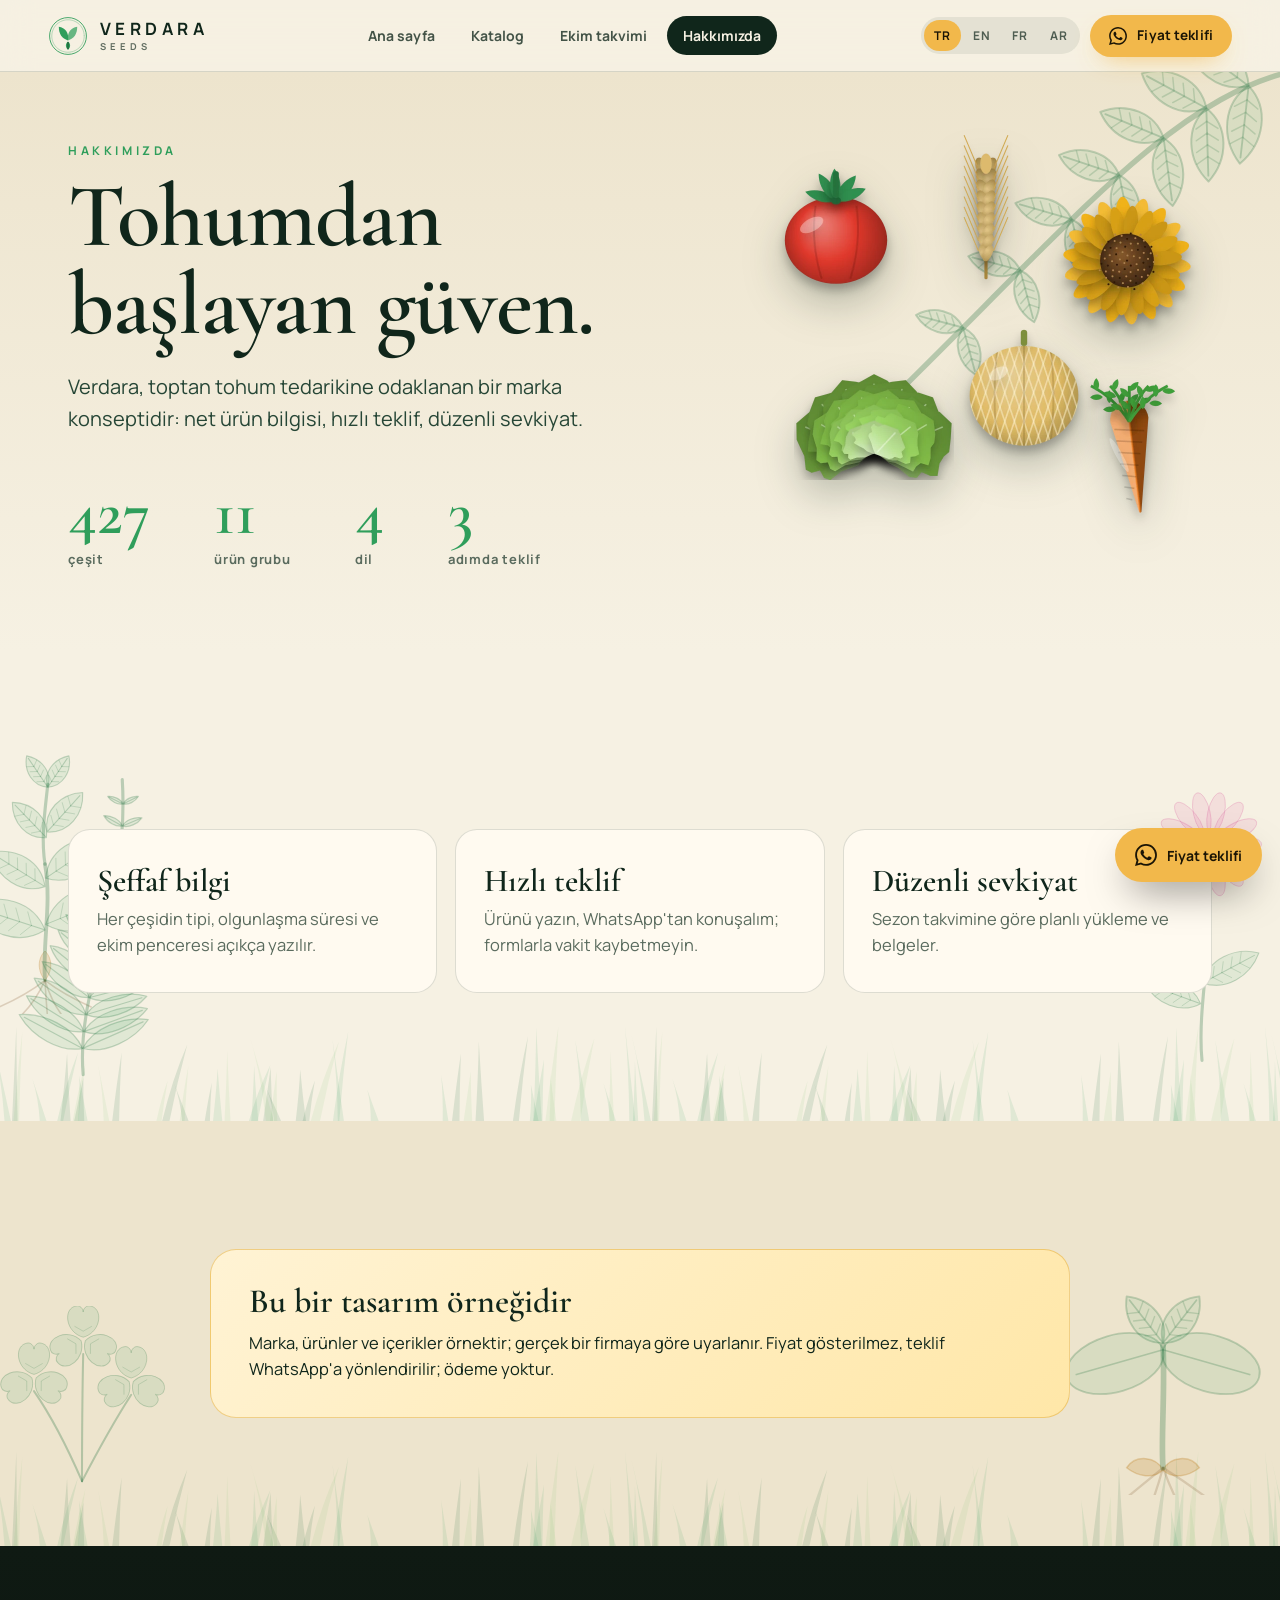
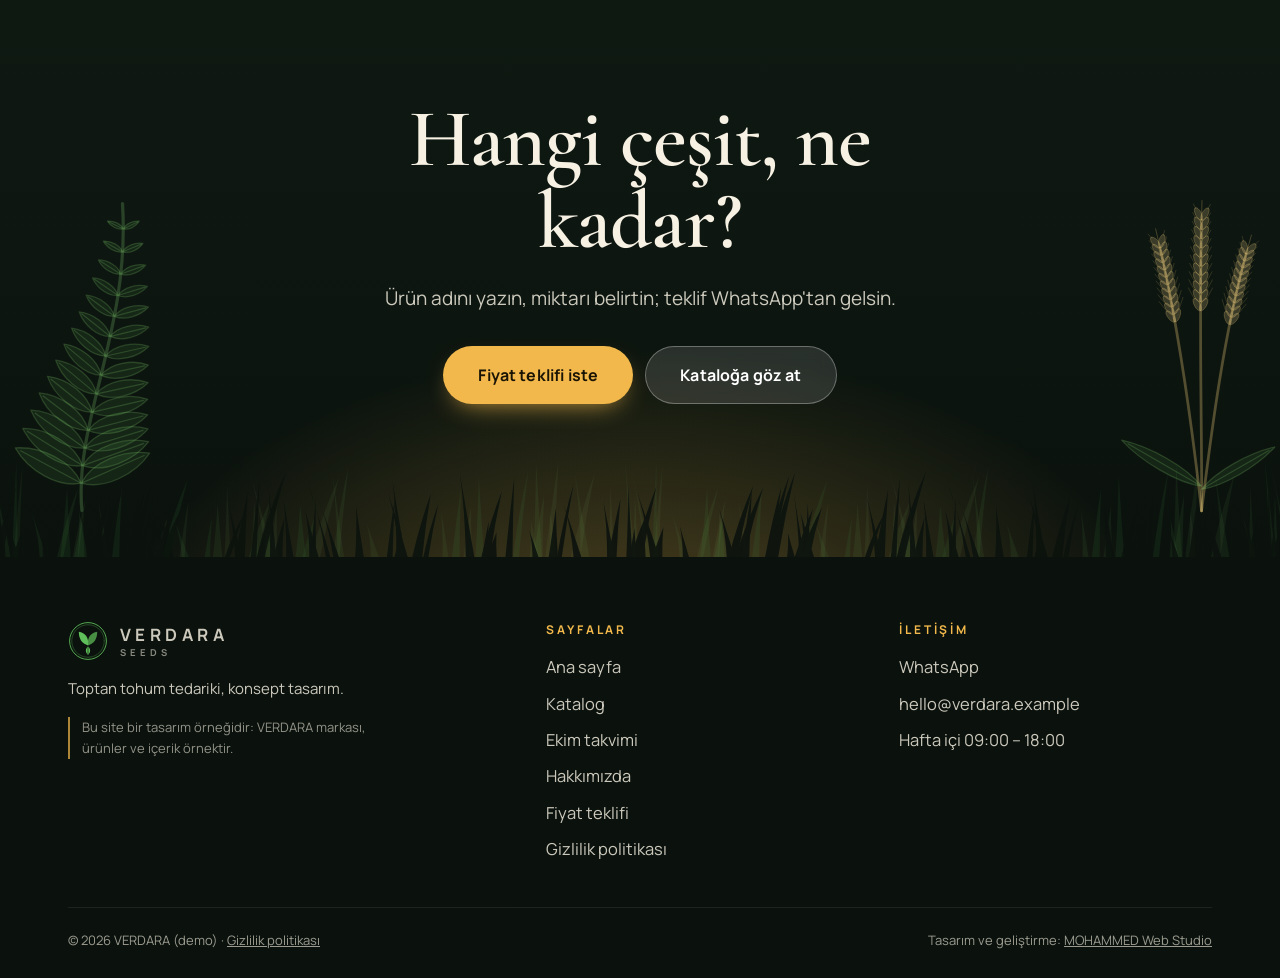
==== commit 9886cac1: "Phone fixes: hero no longer zooms out, language dropdown, floating menu + WhatsApp, no pinch zoom" ====
--- a/about.html
+++ b/about.html
@@ -2,7 +2,7 @@
 <html lang="tr" dir="ltr">
 <head>
 <meta charset="utf-8">
-<meta name="viewport" content="width=device-width,initial-scale=1,viewport-fit=cover">
+<meta name="viewport" content="width=device-width,initial-scale=1,maximum-scale=1,user-scalable=no,viewport-fit=cover">
 <title>Hakkımızda | VERDARA</title>
 <meta name="description" content="VERDARA hakkında.">
 <meta name="color-scheme" content="only light">
@@ -14,7 +14,6 @@
 <link rel="icon" href="assets/favicon.svg" type="image/svg+xml">
 <link rel="stylesheet" href="css/fonts.css">
 <link rel="stylesheet" href="css/style.css">
-<link rel="stylesheet" href="css/cursor.css">
 <script type="importmap">{"imports":{"three":"./js/vendor/three.module.min.js"}}</script>
 </head>
 <body data-page="about">
--- a/css/style.css
+++ b/css/style.css
@@ -131,7 +131,7 @@
 .cat:nth-child(n+2){grid-column:span 2}
 
 /* featured rail */
-.rail{--rp:max(var(--pad),calc((100vw - var(--wrap))/2 + var(--pad)));overflow-x:auto;overflow-y:hidden;scrollbar-width:none;padding:34px var(--rp) 40px;scroll-padding-inline:var(--rp);scroll-snap-type:x proximity;-webkit-overflow-scrolling:touch}
+.rail{--rp:max(var(--pad),calc((100vw - var(--wrap))/2 + var(--pad)));overflow-x:auto;overflow-y:hidden;scrollbar-width:none;padding:34px var(--rp) 40px;scroll-padding-inline:var(--rp);scroll-snap-type:none;-webkit-overflow-scrolling:touch}
 .rail::-webkit-scrollbar{display:none}
 .railin{display:flex;gap:24px;width:max-content;margin-inline:auto;max-width:none}
 .railin .pcard{scroll-snap-align:start}
@@ -170,11 +170,11 @@
 
 /* calendar teaser + month bars */
 .calt{display:grid;grid-template-columns:minmax(260px,.85fr) 1.5fr;gap:clamp(30px,5vw,84px);align-items:center}
-.cal-mini{--lw:150px;background:var(--card);border:1px solid var(--line);border-radius:var(--r);padding:22px 26px}
-.cm-h{display:grid;grid-template-columns:repeat(12,1fr);margin-inline-start:calc(var(--lw) + 14px);font:700 11px var(--sans);color:var(--mut);text-align:center;padding-bottom:10px}
+.cal-mini{min-width:0;--lw:150px;background:var(--card);border:1px solid var(--line);border-radius:var(--r);padding:22px 26px}
+.cm-h{display:grid;grid-template-columns:repeat(12,minmax(0,1fr));margin-inline-start:calc(var(--lw) + 14px);font:700 11px var(--sans);color:var(--mut);text-align:center;padding-bottom:10px}
 .cm-r{display:grid;grid-template-columns:var(--lw) 1fr;gap:14px;align-items:center;padding:14px 0;border-top:1px solid var(--line)}
 .cm-n b{display:block;font:600 22px/1.05 var(--serif)}.cm-n small{color:var(--mut);font-size:12px}
-.mb{display:grid;grid-template-columns:repeat(12,1fr);grid-template-rows:12px 12px;gap:5px 0;background:repeating-linear-gradient(90deg,transparent 0 calc(100%/12 - 1px),var(--line) calc(100%/12 - 1px) calc(100%/12))}
+.mb{display:grid;grid-template-columns:repeat(12,minmax(0,1fr));grid-template-rows:12px 12px;gap:5px 0;background:repeating-linear-gradient(90deg,transparent 0 calc(100%/12 - 1px),var(--line) calc(100%/12 - 1px) calc(100%/12))}
 .bar{border-radius:99px;transform:scaleX(0);transform-origin:left;transition:transform 1.1s cubic-bezier(.2,.7,.2,1) calc(var(--d,0)*70ms + .15s)}
 .in .bar,.bar.in{transform:none}
 .bar.sow{background:linear-gradient(90deg,var(--leaf2),var(--leaf))}
@@ -356,7 +356,7 @@
   .fclose{display:inline-flex;justify-self:end}
   .pwrap{grid-template-columns:1fr}
   .p3d{position:relative;top:0;aspect-ratio:1/1;max-height:70svh}
-  .calt{grid-template-columns:1fr}
+  .calt{grid-template-columns:minmax(0,1fr)}
   .qpage{grid-template-columns:1fr}
   .fgrid{grid-template-columns:1fr 1fr}.fgrid .fb{grid-column:1/-1}
   .vals{grid-template-columns:1fr}
@@ -511,3 +511,104 @@
 /* the colours never follow the device or browser theme */
 :root{forced-color-adjust:none}
 @media (prefers-color-scheme:dark){:root{color-scheme:only light}body{background:var(--paper);color:var(--ink)}}
+
+/* seed cursor (js/cursor.js): a small seed that leans with the mouse and splits open over anything clickable */
+html.sc-on,html.sc-on *{cursor:none!important}
+html.sc-on input,html.sc-on textarea,html.sc-on [contenteditable]{cursor:text!important}
+.sc{position:fixed;left:0;top:0;width:52px;height:52px;margin:-20px 0 0 -20px;pointer-events:none;z-index:300;will-change:transform;transition:opacity .2s}
+.sc.gone,.sc.txt{opacity:0}
+.sc-lean{width:52px;height:52px;transform:rotate(var(--r,0deg))}
+.sc svg{display:block;overflow:visible;transform:scale(.52);filter:drop-shadow(0 0 1.2px #fff) drop-shadow(0 0 1.2px #fff) drop-shadow(0 2px 3px rgba(0,0,0,.28));transition:transform .3s cubic-bezier(.2,.9,.3,1.35)}
+.sc-half{transition:transform .32s cubic-bezier(.2,.9,.3,1.4);transform-box:fill-box}
+.sc-l{transform-origin:100% 100%}.sc-r{transform-origin:0 100%}
+.sc-sprout{transform-box:fill-box;transform-origin:50% 100%;transform:scale(.15);opacity:0;transition:transform .34s cubic-bezier(.2,.9,.3,1.4),opacity .2s}
+.sc.open svg{transform:scale(.98)}
+.sc.open .sc-l{transform:translate(-3.5px,0) rotate(-11deg)}
+.sc.open .sc-r{transform:translate(3.5px,0) rotate(11deg)}
+.sc.open .sc-sprout{transform:scale(.78) translateY(2px);opacity:1}
+.sc.down svg{transform:scale(.46)}.sc.open.down svg{transform:scale(.84)}
+
+/* big transparent arrows over the featured products; they stay in the middle of the screen while the products are in view */
+.railwrap{position:relative}
+.rnavs{position:absolute;inset:0;z-index:5;pointer-events:none}
+.rnavs-in{position:sticky;top:50vh;display:flex;justify-content:space-between;padding-inline:clamp(8px,2.2vw,34px);height:0}
+.rnav{pointer-events:auto;width:72px;height:72px;margin-top:-4px;border-radius:50%;border:1px solid rgba(16,38,27,.16);background:rgba(255,255,255,.5);-webkit-backdrop-filter:blur(8px);backdrop-filter:blur(8px);color:var(--ink);display:grid;place-items:center;cursor:pointer;box-shadow:0 12px 30px -14px rgba(16,38,27,.5);transition:background .25s,transform .25s,border-color .25s}
+.rnav svg{width:30px;height:30px}
+.rnav:hover{background:#fff;border-color:var(--ink);transform:scale(1.06)}
+.rnav:active{transform:scale(.96)}
+@media (max-width:640px){.rnav{width:54px;height:54px}.rnav svg{width:24px;height:24px}}
+
+/* back to top */
+.totop{position:fixed;inset-inline-end:18px;bottom:86px;z-index:49;width:48px;height:48px;border-radius:50%;border:1px solid rgba(16,38,27,.18);background:rgba(255,255,255,.84);-webkit-backdrop-filter:blur(8px);backdrop-filter:blur(8px);color:var(--ink);display:grid;place-items:center;cursor:pointer;box-shadow:0 12px 28px -14px rgba(16,38,27,.55);opacity:0;transform:translateY(12px);pointer-events:none;transition:opacity .3s,transform .3s,background .25s}
+.totop.low{bottom:18px}
+.totop.on{opacity:1;transform:none;pointer-events:auto}
+.totop.on:hover{background:#fff;transform:translateY(-2px)}
+.totop svg{width:22px;height:22px}
+
+/* botanical backdrops: very faint plants and grass instead of a plain cream background; every section draws a different pair (static SVG files, no cost while scrolling) */
+.sec,.chead,.calhead,.ahero{position:relative;isolation:isolate}
+.sec::before,.chead::before,.calhead::before,.ahero::before{content:'';position:absolute;inset:0;z-index:-1;pointer-events:none}
+.sec::before{background-repeat:no-repeat,no-repeat,repeat-x;background-size:min(250px,20vw) auto,min(180px,15vw) auto,640px 100px}
+.sec:nth-child(3n+1)::before{background-image:url(../assets/deco/seedling.svg),url(../assets/deco/wheat.svg),url(../assets/deco/grass.svg);background-position:right -24px bottom 50px,left -18px bottom 56px,left bottom}
+.sec:nth-child(3n+2)::before{background-image:url(../assets/deco/fern.svg),url(../assets/deco/flower.svg),url(../assets/deco/grass.svg);background-position:left -34px bottom 40px,right -12px bottom 56px,left bottom}
+.sec:nth-child(3n)::before{background-image:url(../assets/deco/sprout.svg),url(../assets/deco/clover.svg),url(../assets/deco/grass.svg);background-position:right -8px bottom 50px,left -8px bottom 60px,left bottom}
+.sec.dark:nth-child(3n+1)::before{background-image:url(../assets/deco/seedling-light.svg),url(../assets/deco/wheat-light.svg),url(../assets/deco/grass-light.svg)}
+.sec.dark:nth-child(3n+2)::before{background-image:url(../assets/deco/fern-light.svg),url(../assets/deco/flower-light.svg),url(../assets/deco/grass-light.svg)}
+.sec.dark:nth-child(3n)::before{background-image:url(../assets/deco/sprout-light.svg),url(../assets/deco/clover-light.svg),url(../assets/deco/grass-light.svg)}
+.chead::before,.calhead::before,.ahero::before{background:url(../assets/deco/branch.svg) no-repeat right -24px top -8px/min(440px,38vw) auto}
+body:not([data-page=home]) main{position:relative;isolation:isolate}
+body:not([data-page=home]) main::before{content:'';position:absolute;inset:0;z-index:-1;pointer-events:none;background:url(../assets/deco/seedling.svg) no-repeat left -60px top 720px/210px auto,url(../assets/deco/fern.svg) no-repeat right -70px top 1450px/250px auto,url(../assets/deco/wheat.svg) no-repeat left -40px top 2250px/190px auto,url(../assets/deco/flower.svg) no-repeat right -50px top 3000px/200px auto,url(../assets/deco/grass.svg) repeat-x left bottom/640px 100px}
+.cta .wrap{position:relative}
+.cta::before{content:'';position:absolute;inset:0;pointer-events:none;background:url(../assets/deco/fern-light.svg) no-repeat left -40px bottom 40px/min(260px,21vw) auto,url(../assets/deco/wheat-light.svg) no-repeat right -20px bottom 40px/min(200px,16vw) auto,url(../assets/deco/grass-light.svg) repeat-x left bottom/640px 100px}
+.ftr{position:relative}
+.ftr::before{content:'';position:absolute;left:0;right:0;top:-89px;height:90px;pointer-events:none;background:url(../assets/deco/grass-footer.svg) repeat-x left bottom/640px 90px;opacity:.9}
+@media (max-width:640px){.sec::before,.sec:nth-child(n)::before{background-size:120px auto,90px auto,480px 76px}.ftr::before{background-size:480px 68px;height:68px;top:-67px}}
+
+/* about page (Arabic especially): the text never runs under the crop collage */
+.ahero .wrap>*:not(.coll):not(.stats){max-width:min(100%,600px)}
+.ahero h1{max-width:min(100%,600px)}
+html[lang=ar] .ahero h1{font-size:clamp(42px,5.4vw,88px)}
+.coll{width:min(40%,470px)}
+
+/* pinch zoom is off on touch screens (the page itself still scrolls) */
+html{touch-action:pan-x pan-y}
+
+/* the calendar teaser is never wider than the screen: a wide teaser made phones zoom the whole page out, which broke the hero height */
+.calt>*{min-width:0}
+@media (max-width:640px){
+  .cal-mini{padding:18px 14px}
+  .cal-mini .cm-h{margin-inline-start:0}
+  .cal-mini .cm-h span{font-size:9px;letter-spacing:-.02em}
+  .cal-mini .cm-r{grid-template-columns:minmax(0,1fr);gap:8px}
+  /* Arabic month names are too wide for twelve phone columns: show the month numbers there */
+  html[lang=ar] .cm-h span[data-n]{font-size:0;letter-spacing:0}
+  html[lang=ar] .cm-h span[data-n]::after{content:attr(data-n);font-size:11px;font-weight:700}
+}
+
+/* language menu in the header: a button with a down arrow that opens a short list below it */
+.langdd{display:none;position:relative}
+.ldb{display:flex;align-items:center;gap:6px;height:44px;padding:0 14px;border-radius:99px;border:1px solid var(--line);background:rgba(127,127,127,.1);color:inherit;font:800 13px var(--sans);letter-spacing:.06em;cursor:pointer}
+.hdr.over .ldb{border-color:rgba(255,255,255,.28)}
+.ldb svg{width:14px;height:14px;transition:transform .25s}
+.langdd.open .ldb svg{transform:rotate(180deg)}
+.ldm{position:absolute;top:calc(100% + 10px);inset-inline-end:0;min-width:178px;padding:6px;border-radius:16px;background:var(--paper);color:var(--ink);box-shadow:0 22px 50px -18px rgba(0,0,0,.55);border:1px solid var(--line);opacity:0;transform:translateY(-6px) scale(.98);transform-origin:top right;pointer-events:none;transition:opacity .2s,transform .2s}
+.langdd.open .ldm{opacity:1;transform:none;pointer-events:auto}
+.ldm button{display:flex;align-items:center;justify-content:space-between;gap:14px;width:100%;padding:13px 14px;border:0;border-radius:12px;background:none;color:inherit;font:700 15px var(--sans);cursor:pointer;text-align:start}
+.ldm button small{font:800 11px var(--sans);letter-spacing:.1em;opacity:.6}
+.ldm button[aria-pressed=true]{background:var(--ink);color:var(--paper)}
+
+/* phones and tablets: logo + language menu in the header, the menu button and the WhatsApp button float within thumb reach */
+@media (max-width:1100px){
+  .langdd{display:block}
+  .hdr .hq{display:none}
+  .tools{margin-inline-start:auto}
+  .burger{position:fixed;inset-inline-end:18px;bottom:84px;width:54px;height:54px;z-index:62;border:1px solid rgba(255,255,255,.3);background:var(--ink);color:var(--paper);box-shadow:0 18px 40px -14px rgba(0,0,0,.6)}
+  .burger i{top:26px;inset-inline-start:19px}
+  .burger.open i{transform:rotate(45deg)}.burger.open i::before{top:0;box-shadow:none;transform:rotate(90deg)}
+  body[data-page=quote] .burger{bottom:18px}
+  html.noscroll .burger:not(.open){opacity:0;pointer-events:none}
+  .totop{bottom:150px}.totop.low{bottom:84px}
+  .mnav{overflow-y:auto;padding-bottom:170px}
+  .skipj{inset-inline-end:auto;inset-inline-start:var(--pad)}
+  .ch{bottom:max(11vh,158px)}
+}
